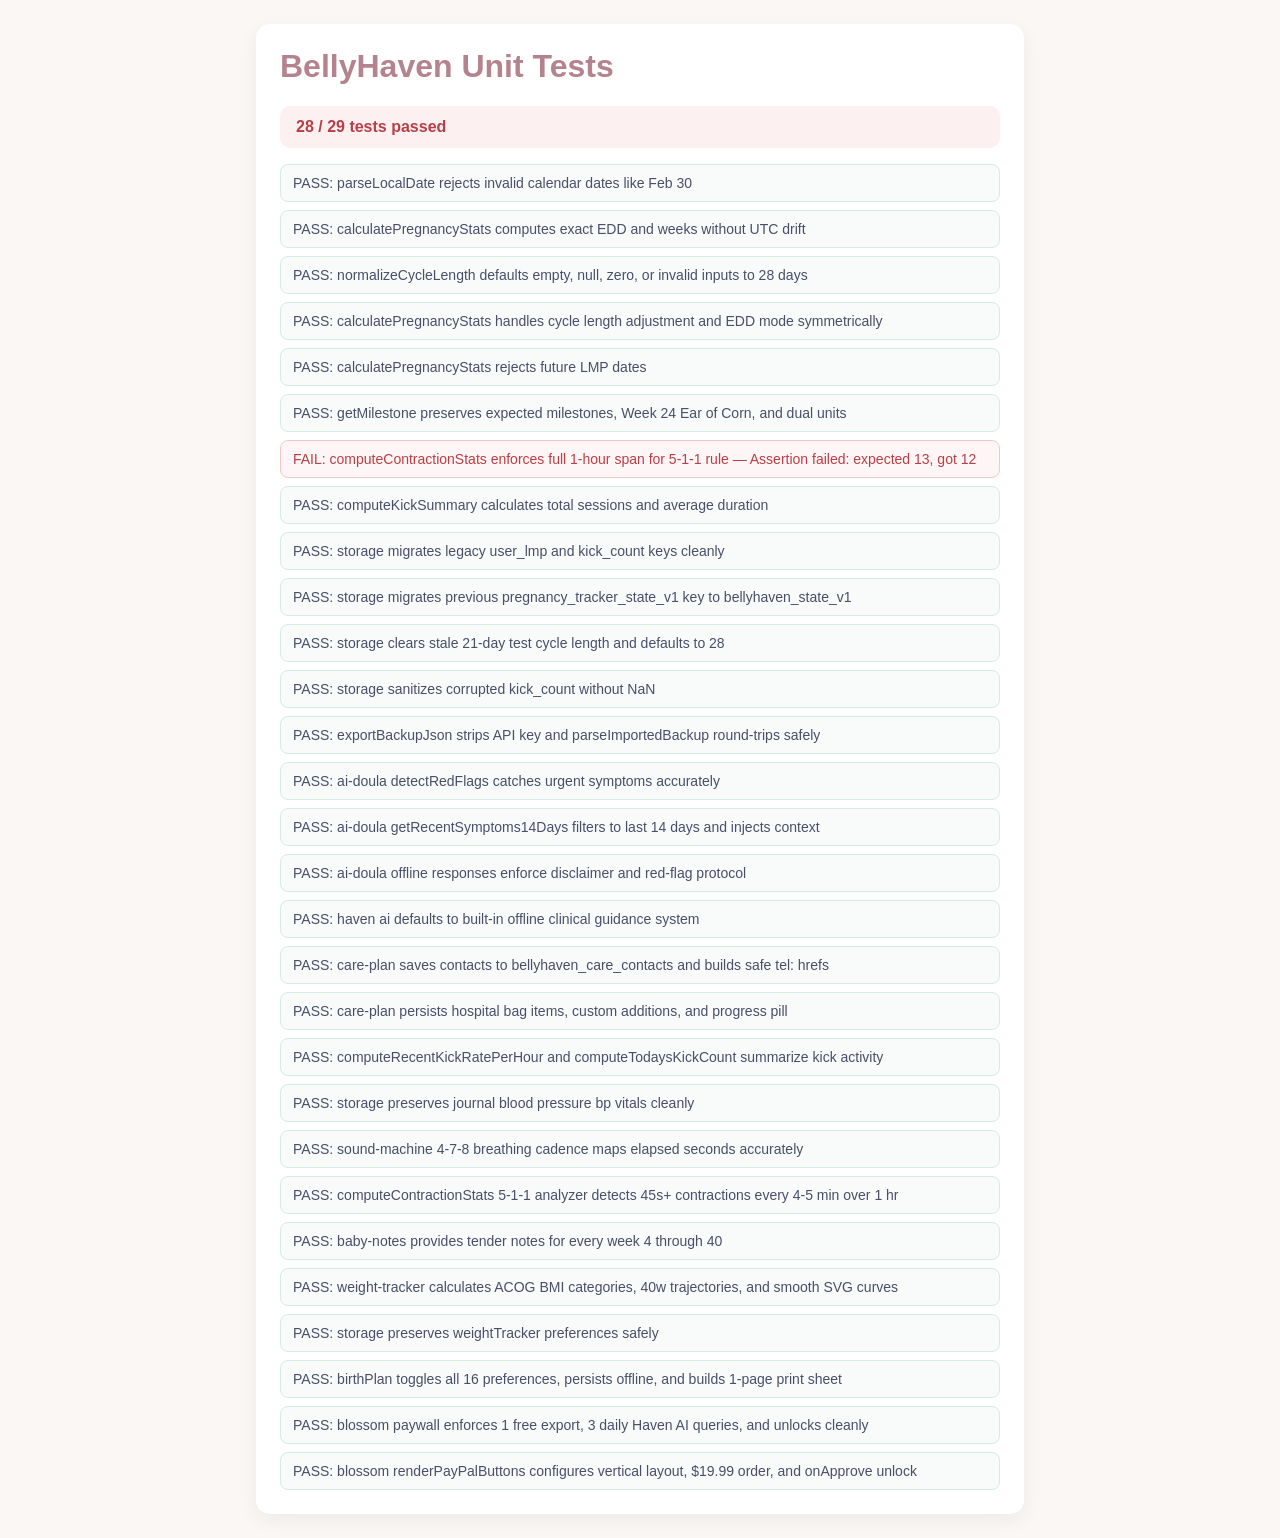
==== tests/test-runner.html @ 57a9c50d "Complete BellyHaven production deployment with assets and scripts" ====
<!DOCTYPE html>
<html lang="en">
<head>
  <meta charset="UTF-8">
  <meta name="viewport" content="width=device-width, initial-scale=1.0">
  <title>BellyHaven — Unit Tests</title>
  <style>
    body {
      font-family: -apple-system, BlinkMacSystemFont, "Segoe UI", Roboto, sans-serif;
      background: #faf7f5;
      color: #4a4e69;
      margin: 0;
      padding: 24px;
    }
    .container {
      max-width: 720px;
      margin: 0 auto;
      background: #fff;
      border-radius: 14px;
      padding: 24px;
      box-shadow: 0 6px 20px rgba(0, 0, 0, 0.06);
    }
    h1 {
      margin-top: 0;
      color: #b5838d;
    }
    .summary {
      padding: 12px 16px;
      border-radius: 10px;
      font-weight: 700;
      margin-bottom: 16px;
    }
    .summary.pass { background: #eef6f2; color: #366654; }
    .summary.fail { background: #fdf0f1; color: #b83f45; }
    ul {
      list-style: none;
      padding: 0;
      margin: 0;
      display: flex;
      flex-direction: column;
      gap: 8px;
    }
    li {
      padding: 10px 12px;
      border-radius: 8px;
      font-size: 14px;
      border: 1px solid #eee;
    }
    li.pass { background: #f8fbf9; border-color: #d6ebe1; }
    li.fail { background: #fef5f6; border-color: #f3c8cb; color: #b83f45; }
  </style>
</head>
<body>
  <div class="container">
    <h1>BellyHaven Unit Tests</h1>
    <div id="summary" class="summary">Running tests...</div>
    <ul id="results"></ul>
  </div>

  <script src="../js/calculations.js"></script>
  <script src="../js/storage.js"></script>
  <script src="../js/ai-doula.js"></script>
  <script src="../js/care-plan.js"></script>
  <script src="../js/sound-machine.js"></script>
  <script src="../js/baby-notes.js"></script>
  <script src="../js/weight-tracker.js"></script>
  <script src="../js/birth-plan.js"></script>
  <script src="../js/blossom-paywall.js"></script>
  <script>
    (function (calc, store, doula, carePlan, soundMod, babyNotesMod, weightMod, birthPlanMod, blossomMod) {
      'use strict';

      const tests = [];
      function test(name, fn) {
        tests.push({ name, fn });
      }

      function assertEqual(actual, expected, msg) {
        if (actual !== expected) {
          throw new Error(`${msg || 'Assertion failed'}: expected ${JSON.stringify(expected)}, got ${JSON.stringify(actual)}`);
        }
      }

      function assertTrue(condition, msg) {
        if (!condition) {
          throw new Error(msg || 'Expected condition to be true');
        }
      }

      function createMemoryStorage(initial) {
        const data = Object.assign({}, initial || {});
        return {
          getItem: (k) => (Object.prototype.hasOwnProperty.call(data, k) ? data[k] : null),
          setItem: (k, v) => { data[k] = String(v); },
          removeItem: (k) => { delete data[k]; }
        };
      }

      test('parseLocalDate rejects invalid calendar dates like Feb 30', () => {
        assertEqual(calc.parseLocalDate('2026-02-30'), null);
        assertEqual(calc.parseLocalDate('not-a-date'), null);
        const d = calc.parseLocalDate('2026-03-15');
        assertTrue(d instanceof Date);
        assertEqual(d.getFullYear(), 2026);
        assertEqual(d.getMonth(), 2);
        assertEqual(d.getDate(), 15);
      });

      test('calculatePregnancyStats computes exact EDD and weeks without UTC drift', () => {
        const ref = calc.parseLocalDate('2026-06-01');
        const stats = calc.calculatePregnancyStats({
          mode: 'lmp',
          dateStr: '2026-03-01',
          cycleLength: 28,
          referenceDate: ref
        });
        assertTrue(stats.valid);
        assertEqual(stats.eddIso, '2026-12-06');
        assertEqual(stats.gestationDays, 92);
        assertEqual(stats.stageLabel, '13w 1d');
        assertEqual(stats.trimester.number, 1);
      });

      test('normalizeCycleLength defaults empty, null, zero, or invalid inputs to 28 days', () => {
        assertEqual(calc.DEFAULT_CYCLE_LENGTH, 28);
        assertEqual(calc.MIN_CYCLE_LENGTH, 20);
        assertEqual(calc.MAX_CYCLE_LENGTH, 45);
        assertEqual(calc.normalizeCycleLength(''), 28);
        assertEqual(calc.normalizeCycleLength(null), 28);
        assertEqual(calc.normalizeCycleLength(undefined), 28);
        assertEqual(calc.normalizeCycleLength(0), 28);
        assertEqual(calc.normalizeCycleLength('abc'), 28);
        assertEqual(calc.normalizeCycleLength(20), 20);
        assertEqual(calc.normalizeCycleLength(45), 45);
        assertEqual(calc.normalizeCycleLength(30), 30);
      });

      test('calculatePregnancyStats handles cycle length adjustment and EDD mode symmetrically', () => {
        const ref = calc.parseLocalDate('2026-08-01');
        const fromLmp = calc.calculatePregnancyStats({
          mode: 'lmp',
          dateStr: '2026-03-01',
          cycleLength: 32,
          referenceDate: ref
        });
        assertTrue(fromLmp.valid);
        assertEqual(fromLmp.eddIso, '2026-12-10');

        const fromEdd = calc.calculatePregnancyStats({
          mode: 'edd',
          dateStr: '2026-12-10',
          cycleLength: 32,
          referenceDate: ref
        });
        assertTrue(fromEdd.valid);
        assertEqual(fromEdd.lmpIso, '2026-03-01');
        assertEqual(fromEdd.stageLabel, fromLmp.stageLabel);
      });

      test('calculatePregnancyStats rejects future LMP dates', () => {
        const ref = calc.parseLocalDate('2026-06-01');
        const stats = calc.calculatePregnancyStats({
          mode: 'lmp',
          dateStr: '2026-06-15',
          referenceDate: ref
        });
        assertEqual(stats.valid, false);
      });

      test('getMilestone preserves expected milestones, Week 24 Ear of Corn, and dual units', () => {
        assertEqual(calc.getMilestone(2).name, 'Poppy Seed');
        assertEqual(calc.getMilestone(8).name, 'Raspberry');
        assertEqual(calc.getMilestone(12).name, 'Plum');
        assertEqual(calc.getMilestone(16).name, 'Avocado');
        assertEqual(calc.getMilestone(20).name, 'Banana');
        assertEqual(calc.getMilestone(24).name, 'Ear of Corn');
        assertEqual(calc.getMilestone(28).name, 'Eggplant');
        assertEqual(calc.getMilestone(32).name, 'Pineapple');
        assertEqual(calc.getMilestone(36).name, 'Papaya');
        assertEqual(calc.getMilestone(40).name, 'Watermelon');
        assertTrue(calc.getMilestone(24).length.includes('cm'));
        assertTrue(calc.getMilestone(24).length.includes('in'));
        assertTrue(calc.getMilestone(24).weight.includes('g'));
        assertTrue(calc.getMilestone(24).weight.includes('oz'));
        for (let w = 4; w <= 42; w++) {
          const ms = calc.getMilestone(w);
          assertTrue(typeof ms.imageUrl === 'string' && ms.imageUrl.startsWith('./icons/milestones/'));
        }
      });

      test('computeContractionStats enforces full 1-hour span for 5-1-1 rule', () => {
        const now = 1700000000000;
        const shortCluster = [];
        for (let i = 0; i < 9; i++) {
          const startMs = now - (8 - i) * 5 * 60 * 1000; // 40 min span
          shortCluster.push({ id: `s_${i}`, startMs, endMs: startMs + 65 * 1000, intensity: 'Moderate' });
        }
        assertEqual(calc.computeContractionStats(shortCluster, now + 2000).isFiveOneOnePattern, false);

        const fullHourCluster = [];
        for (let i = 0; i < 13; i++) {
          const startMs = now - (12 - i) * 5 * 60 * 1000; // 60 min span
          fullHourCluster.push({ id: `c_${i}`, startMs, endMs: startMs + 65 * 1000, intensity: 'Strong' });
        }
        const result = calc.computeContractionStats(fullHourCluster, now + 2000);
        assertEqual(result.lastHourCount, 13);
        assertEqual(result.avgDurationSec, 65);
        assertEqual(result.avgIntervalSec, 300);
        assertEqual(result.intensityCounts.Strong, 13);
        assertEqual(result.isFiveOneOnePattern, true);
      });

      test('computeKickSummary calculates total sessions and average duration', () => {
        const summary = calc.computeKickSummary([
          { count: 10, durationSec: 600 },
          { count: 10, durationSec: 900 }
        ]);
        assertEqual(summary.totalSessions, 2);
        assertEqual(summary.totalKicks, 20);
        assertEqual(summary.avgDurationSec, 750);
        assertEqual(summary.avgKicksPerSession, 10);
      });

      test('storage migrates legacy user_lmp and kick_count keys cleanly', () => {
        const mem = createMemoryStorage({
          user_lmp: '2026-04-10',
          kick_count: '14'
        });
        const loaded = store.loadState(mem);
        assertEqual(loaded.profile.dateStr, '2026-04-10');
        assertEqual(loaded.kicks.quickCount, 14);
      });

      test('storage migrates previous pregnancy_tracker_state_v1 key to bellyhaven_state_v1', () => {
        const mem = createMemoryStorage({
          pregnancy_tracker_state_v1: JSON.stringify({
            profile: { inputMode: 'lmp', dateStr: '2026-03-10', cycleLength: 28 },
            kicks: { quickCount: 7, sessions: [], activeSession: null }
          })
        });
        const loaded = store.loadState(mem);
        assertEqual(loaded.profile.dateStr, '2026-03-10');
        assertEqual(loaded.kicks.quickCount, 7);
        assertTrue(Boolean(mem.getItem('bellyhaven_state_v1')));
        assertEqual(mem.getItem('pregnancy_tracker_state_v1'), null);
      });

      test('storage clears stale 21-day test cycle length and defaults to 28', () => {
        const mem = createMemoryStorage({
          bellyhaven_cycle_length: '21',
          bellyhaven_state_v1: JSON.stringify({
            profile: { inputMode: 'lmp', dateStr: '2026-03-10', cycleLength: 21 }
          })
        });
        const loaded = store.loadState(mem);
        assertEqual(loaded.profile.cycleLength, 28);
        assertEqual(mem.getItem('bellyhaven_cycle_reset_v1'), '1');
      });

      test('storage sanitizes corrupted kick_count without NaN', () => {
        const mem = createMemoryStorage({
          user_lmp: '2026-04-10',
          kick_count: 'not-a-number'
        });
        const loaded = store.loadState(mem);
        assertEqual(loaded.kicks.quickCount, 0);
      });

      test('exportBackupJson strips API key and parseImportedBackup round-trips safely', () => {
        const state = store.createDefaultState();
        state.profile.dateStr = '2026-05-01';
        state.kicks.quickCount = 7;
        state.ai.apiKey = 'secret-test-key';
        state.ai.chatHistory.push({ id: 'm1', role: 'user', text: 'Hello', createdAtMs: 1000 });
        const json = store.exportBackupJson(state);
        const imported = store.parseImportedBackup(json);
        assertTrue(imported.ok);
        assertEqual(imported.state.profile.dateStr, '2026-05-01');
        assertEqual(imported.state.kicks.quickCount, 7);
        assertEqual(imported.state.ai.apiKey, '');
        assertEqual(imported.state.ai.chatHistory.length, 1);
      });

      test('ai-doula detectRedFlags catches urgent symptoms accurately', () => {
        assertTrue(doula.detectRedFlags('I am having heavy vaginal bleeding right now').isRedFlag);
        assertTrue(doula.detectRedFlags('Sudden facial swelling and blurred vision').isRedFlag);
        assertTrue(doula.detectRedFlags('Baby stopped moving since morning').isRedFlag);
        assertEqual(doula.detectRedFlags('What sleep position is best in 2nd trimester?').isRedFlag, false);
      });

      test('ai-doula getRecentSymptoms14Days filters to last 14 days and injects context', () => {
        const ref = calc.parseLocalDate('2026-06-20');
        const entries = [
          { dateStr: '2026-06-18', mood: 'Tired', symptoms: ['Fatigue', 'Heartburn'], note: 'Mild reflux' },
          { dateStr: '2026-06-01', mood: 'Calm', symptoms: ['Nausea'], note: 'Older than 14 days' }
        ];
        const recent = doula.getRecentSymptoms14Days(entries, ref);
        assertEqual(recent.entryCount, 1);
        assertTrue(recent.symptomsList.includes('Fatigue'));
        assertEqual(recent.symptomsList.includes('Nausea'), false);

        const stats = calc.calculatePregnancyStats({ mode: 'lmp', dateStr: '2026-03-01', referenceDate: ref });
        const state = store.createDefaultState();
        state.journal.entries = entries;
        const ctx = doula.buildContextData(state, stats, ref);
        const sysPrompt = doula.buildSystemPrompt(ctx);
        assertTrue(sysPrompt.includes('Haven AI'));
        assertTrue(sysPrompt.includes(stats.stageLabel));
        assertTrue(sysPrompt.includes('Fatigue'));
        assertTrue(sysPrompt.includes(doula.DISCLAIMER));
      });

      test('ai-doula offline responses enforce disclaimer and red-flag protocol', () => {
        const ref = calc.parseLocalDate('2026-06-20');
        const stats = calc.calculatePregnancyStats({ mode: 'lmp', dateStr: '2026-03-01', referenceDate: ref });
        const state = store.createDefaultState();
        state.journal.entries = [{ dateStr: '2026-06-18', symptoms: ['Backache'], note: '' }];
        const ctx = doula.buildContextData(state, stats, ref);

        const urgent = doula.generateOfflineDoulaResponse('I have heavy bleeding', ctx);
        assertEqual(urgent.isRedFlag, true);
        assertTrue(urgent.text.endsWith(doula.DISCLAIMER));

        const questions = doula.generateOfflineDoulaResponse('Generate 3 questions', ctx, { intent: 'doctor-questions' });
        assertEqual(questions.isRedFlag, false);
        assertTrue(questions.text.includes('Backache'));
        assertTrue(questions.text.endsWith(doula.DISCLAIMER));
      });

      test('haven ai defaults to built-in offline clinical guidance system', async () => {
        const defState = store.createDefaultState();
        assertEqual(defState.ai.provider, 'offline');
        const mem = createMemoryStorage();
        const loaded = store.loadState(mem);
        assertEqual(loaded.ai.provider, 'offline');

        const ref = calc.parseLocalDate('2026-06-20');
        const stats = calc.calculatePregnancyStats({ mode: 'lmp', dateStr: '2026-03-01', referenceDate: ref });
        const ctx = doula.buildContextData(defState, stats, ref);
        const res = await doula.fetchAIResponse('What sleep position is best in 2nd trimester?', ctx, {});
        assertTrue(Boolean(res && res.text));
        assertTrue(res.sourceLabel.includes('Offline'));
        assertTrue(res.text.endsWith(doula.DISCLAIMER));
      });

      test('care-plan saves contacts to bellyhaven_care_contacts and builds safe tel: hrefs', () => {
        const mem = createMemoryStorage();
        const saved = carePlan.saveCareContacts(
          {
            doctorName: 'Dr. Elena Gomez',
            clinicName: 'Mercy Pavilion',
            doctorPhone: '+1 (555) 019-9222',
            partnerName: 'Alex',
            partnerPhone: '555-0144'
          },
          mem
        );
        assertEqual(saved.doctorName, 'Dr. Elena Gomez');
        assertTrue(Boolean(mem.getItem('bellyhaven_care_contacts')));
        const loaded = carePlan.loadCareContacts(mem);
        assertEqual(loaded.clinicName, 'Mercy Pavilion');
        assertEqual(carePlan.buildTelHref(loaded.doctorPhone), 'tel:+15550199222');
        assertEqual(carePlan.buildTelHref('+'), '');
      });

      test('care-plan persists hospital bag items, custom additions, and progress pill', () => {
        const mem = createMemoryStorage();
        let bag = carePlan.loadHospitalBag(mem);
        assertEqual(bag.length, 19);
        assertEqual(carePlan.getHospitalBagProgress(bag).label, '0 of 19 packed');

        bag = carePlan.toggleHospitalBagItem(bag, 'doc-id-insurance');
        const addRes = carePlan.addCustomHospitalBagItem(bag, 'Perineal Ice Packs', 'mom');
        assertTrue(addRes.added);
        bag = carePlan.saveHospitalBag(addRes.items, mem);

        assertTrue(Boolean(mem.getItem('bellyhaven_hospital_bag')));
        const reloaded = carePlan.loadHospitalBag(mem);
        assertEqual(reloaded.length, 20);
        assertEqual(carePlan.getHospitalBagProgress(reloaded).label, '1 of 20 packed');
      });

      test('computeRecentKickRatePerHour and computeTodaysKickCount summarize kick activity', () => {
        const now = new Date(2026, 5, 20, 14, 0, 0);
        const sameDayMs = now.getTime();
        const prevDayMs = new Date(2026, 5, 19, 10, 0, 0).getTime();
        const sessions = Array.from({ length: 8 }, (_, idx) => ({
          startedAtMs: idx === 0 ? sameDayMs : prevDayMs,
          count: 10,
          durationSec: 1800
        }));
        const rate = calc.computeRecentKickRatePerHour(sessions, 7);
        assertEqual(rate.sessionCount, 7);
        assertEqual(rate.avgKicksPerHour, 20);

        const todaysKicks = calc.computeTodaysKickCount(
          { quickCount: 3, sessions, activeSession: { startedAtMs: sameDayMs, tapTimestampsMs: [1, 2] } },
          now
        );
        assertEqual(todaysKicks, 15);
      });

      test('storage preserves journal blood pressure bp vitals cleanly', () => {
        const clean = store.sanitizeState({
          profile: { inputMode: 'lmp', dateStr: '2026-03-01', cycleLength: 28 },
          journal: {
            entries: [{ dateStr: '2026-06-20', weight: '65 kg', bp: ' 118/76 mmHg ', note: '' }],
            appointments: []
          }
        });
        assertEqual(clean.journal.entries[0].bp, '118/76 mmHg');
      });

      test('sound-machine 4-7-8 breathing cadence maps elapsed seconds accurately', () => {
        const inhale = soundMod.getBreathingPhaseForElapsedSec(2);
        const hold = soundMod.getBreathingPhaseForElapsedSec(7);
        const exhale = soundMod.getBreathingPhaseForElapsedSec(15);
        assertEqual(inhale.phase, 'inhale');
        assertEqual(hold.phase, 'hold');
        assertEqual(exhale.phase, 'exhale');
        assertEqual(soundMod.formatTimerRemaining(900), '15:00');
      });

      test('computeContractionStats 5-1-1 analyzer detects 45s+ contractions every 4-5 min over 1 hr', () => {
        const now = 1700000000000;
        const cluster = [];
        for (let i = 0; i < 15; i++) {
          const startMs = now - (14 - i) * 4.5 * 60 * 1000; // ~63 min span, 4.5 min apart
          cluster.push({ id: `f_${i}`, startMs, endMs: startMs + 48 * 1000, intensity: 'Moderate' });
        }
        const res = calc.computeContractionStats(cluster, now + 2000);
        assertEqual(res.isFiveOneOnePattern, true);
        assertEqual(res.fiveOneOne.analyzerPhase, 'matched');
      });

      test('baby-notes provides tender notes for every week 4 through 40', () => {
        for (let w = 4; w <= 40; w++) {
          const n = babyNotesMod.getBabyNote(w);
          assertEqual(n.week, w);
          assertTrue(typeof n.message === 'string' && n.message.length > 40);
          assertTrue(typeof n.signOff === 'string' && n.signOff.includes('Baby'));
        }
      });

      test('weight-tracker calculates ACOG BMI categories, 40w trajectories, and smooth SVG curves', () => {
        const uw = weightMod.computeBaselineBmi(46, 165);
        const nm = weightMod.computeBaselineBmi(60, 165);
        const ow = weightMod.computeBaselineBmi(75, 165);
        assertEqual(uw.categoryLabel, 'Underweight');
        assertEqual(nm.categoryLabel, 'Normal');
        assertEqual(ow.categoryLabel, 'Overweight');

        const w40 = weightMod.getRecommendedGainAtWeekKg(40, 'normal');
        assertEqual(w40.minGainKg, 11.5);
        assertEqual(w40.maxGainKg, 16.0);

        const parsedLbs = weightMod.parseJournalWeightKg('140 lbs');
        assertTrue(parsedLbs > 63 && parsedLbs < 64);

        const model = weightMod.computeWeightChartModel({
          unit: 'kg',
          preWeightKg: 60,
          heightCm: 165,
          currentWeek: 24,
          lmpDate: calc.parseLocalDate('2026-01-01'),
          calc,
          journalEntries: [
            { dateStr: '2026-03-12', weight: '61.5 kg' },
            { dateStr: '2026-04-23', weight: '63.8 kg' },
            { dateStr: '2026-06-18', weight: '67.2 kg' }
          ]
        });
        assertEqual(model.userCoords.length, 3);
        assertTrue(model.userPathD.startsWith('M ') && model.userPathD.includes(' C '));
      });

      test('storage preserves weightTracker preferences safely', () => {
        const sanitized = store.sanitizeState({
          weightTracker: { unit: 'lbs', preWeightKg: 61.5, heightCm: 166 }
        });
        assertEqual(sanitized.weightTracker.unit, 'lbs');
        assertEqual(sanitized.weightTracker.preWeightKg, 61.5);
        assertEqual(sanitized.weightTracker.heightCm, 166);
      });

      test('birthPlan toggles all 16 preferences, persists offline, and builds 1-page print sheet', () => {
        birthPlanMod.clearBirthPlanStorage();
        assertEqual(birthPlanMod.BIRTH_PLAN_CATEGORIES.length, 4);
        const totalOptions = birthPlanMod.BIRTH_PLAN_CATEGORIES.reduce(
          (sum, cat) => sum + cat.options.length,
          0
        );
        assertEqual(totalOptions, 16);

        let plan = birthPlanMod.createDefaultBirthPlan();
        plan = birthPlanMod.togglePreference(plan, 'dim-lighting');
        plan = birthPlanMod.togglePreference(plan, 'delayed-cord');
        plan.specialNotes = 'Lavender diffuser if permitted\nCall doula on admission';
        birthPlanMod.saveBirthPlan(plan);

        const reloaded = birthPlanMod.loadBirthPlan();
        assertEqual(birthPlanMod.countSelectedPreferences(reloaded), 2);
        assertTrue(reloaded.specialNotes.includes('Call doula'));

        const frag = birthPlanMod.buildBirthPlanPrintFragment({
          birthPlan: reloaded,
          stats: calc.calculatePregnancyStats({ mode: 'lmp', dateStr: '2026-01-01', cycleLength: 28 }),
          careContacts: {
            doctorName: 'Dr. Rivera',
            clinicName: 'Mercy Women Center',
            doctorPhone: '555-0140',
            partnerName: 'Alex',
            partnerPhone: '555-0188'
          }
        });
        const holder = document.createElement('div');
        holder.appendChild(frag);
        const text = holder.textContent || '';
        assertTrue(text.includes('BellyHaven Maternal Birth Preferences'));
        assertTrue(text.includes('Dim / Soft Lighting'));
        assertTrue(text.includes('Delayed Cord Clamping'));
        assertTrue(text.includes('Mercy Women Center'));
        assertTrue(text.includes('Attending Labor & Delivery Staff'));
        birthPlanMod.clearBirthPlanStorage();
      });

      test('blossom paywall enforces 1 free export, 3 daily Haven AI queries, and unlocks cleanly', () => {
        blossomMod.clearBlossomTestingState();
        assertEqual(blossomMod.isUnlocked(), false);

        // 1st export preview allowed, 2nd triggers paywall
        assertTrue(blossomMod.consumeExportGate().allowed);
        assertEqual(blossomMod.consumeExportGate().allowed, false);

        // 3 Haven AI queries/day allowed, 4th triggers paywall
        assertTrue(blossomMod.consumeAiQueryGate('2026-11-11').allowed);
        assertTrue(blossomMod.consumeAiQueryGate('2026-11-11').allowed);
        assertTrue(blossomMod.consumeAiQueryGate('2026-11-11').allowed);
        assertEqual(blossomMod.consumeAiQueryGate('2026-11-11').allowed, false);

        // Next calendar day resets daily allowance
        assertTrue(blossomMod.consumeAiQueryGate('2026-11-12').allowed);

        // Dual tier plans & PayPal purchase capture unlock
        assertEqual(blossomMod.getPlan('monthly').amount, '4.99');
        assertEqual(blossomMod.getPlan('monthly').checkoutLabel, 'Monthly Flexibility — $4.99 USD / Month');
        assertEqual(blossomMod.getPlan('onetime').amount, '19.99');
        assertEqual(blossomMod.getPlan('onetime').strikeDisplay, '$47.99');
        assertEqual(blossomMod.getPlan('onetime').badge, 'Save ~58% • Most Popular');
        assertEqual(blossomMod.getPlan('onetime').checkoutLabel, 'Full Journey Pass — $19.99 USD One-Time');

        const onetimePayload = blossomMod.buildOrderPayload('onetime');
        assertEqual(onetimePayload.purchase_units[0].description, 'BellyHaven Blossom Full Journey Pass');
        assertEqual(onetimePayload.purchase_units[0].amount.currency_code, 'USD');
        assertEqual(onetimePayload.purchase_units[0].amount.value, '19.99');

        const monthlyPayload = blossomMod.buildOrderPayload('monthly');
        assertEqual(monthlyPayload.purchase_units[0].amount.value, '4.99');

        assertTrue(blossomMod.PAYPAL_CONFIG.clientId !== 'YOUR_PAYPAL_CLIENT_ID');
        assertEqual(blossomMod.PAYPAL_CONFIG.clientId.length, 80);
        const sdkUrl = blossomMod.buildPayPalSdkUrl();
        assertTrue(sdkUrl.includes(`client-id=${blossomMod.PAYPAL_CONFIG.clientId}`));
        assertTrue(sdkUrl.includes('currency=USD'));
        assertTrue(sdkUrl.includes('&components=buttons,applepay,googlepay&enable-funding=card,venmo,paylater'));

        blossomMod.recordPurchaseUnlock({ id: 'ORDER-TEST-99' }, 'onetime');
        assertTrue(blossomMod.isUnlocked());
        assertTrue(blossomMod.consumeExportGate().allowed);
        assertTrue(blossomMod.consumeAiQueryGate('2026-11-11').allowed);

        // Developer unlock + reset helpers clear both keys and reset isBlossomUnlocked()
        blossomMod.clearBlossomTestingState();
        assertEqual(blossomMod.isBlossomUnlocked(), false);
        assertEqual(window.isBlossomUnlocked(), false);
        assertEqual(typeof window.__unlockBellyHaven, 'function');
        assertEqual(typeof window.__resetBellyHaven, 'function');
        window.__unlockBellyHaven({ reload: false });
        assertEqual(localStorage.getItem('bellyhaven_blossom_unlocked'), 'true');
        assertTrue(blossomMod.isBlossomUnlocked());
        assertTrue(window.isBlossomUnlocked());
        assertTrue(blossomMod.consumeExportGate().allowed);
        assertTrue(blossomMod.consumeAiQueryGate('2026-11-11').allowed);

        localStorage.setItem('bellyhaven_free_pdf_used', 'true');
        window.__resetBellyHaven({ reload: false });
        assertEqual(localStorage.getItem('bellyhaven_blossom_unlocked'), null);
        assertEqual(localStorage.getItem('bellyhaven_free_pdf_used'), null);
        assertEqual(localStorage.getItem('bellyhaven_free_export_used'), null);
        assertEqual(blossomMod.isBlossomUnlocked(), false);
        assertEqual(window.isBlossomUnlocked(), false);
        blossomMod.clearBlossomTestingState();
      });

      test('blossom renderPayPalButtons configures vertical layout, $19.99 order, and onApprove unlock', async () => {
        blossomMod.clearBlossomTestingState();
        const ppHost = document.createElement('div');
        const statusEl = document.createElement('p');
        let capturedStyle = null;
        let capturedOrder = null;
        let approvedReceipt = null;
        const prevPaypal = window.paypal;
        window.paypal = {
          Buttons: (cfg) => ({
            render: async (el) => {
              capturedStyle = cfg.style;
              capturedOrder = cfg.createOrder(null, {
                order: { create: (payload) => payload }
              });
              const fakeBtn = document.createElement('button');
              fakeBtn.type = 'button';
              fakeBtn.textContent = 'PayPal Checkout Mock';
              el.appendChild(fakeBtn);
              await cfg.onApprove(
                { orderID: 'MOCK-ORDER-1999' },
                { order: { capture: async () => ({ id: 'CAP-1999' }) } }
              );
            }
          })
        };
        try {
          const res = await blossomMod.renderPayPalButtons({
            container: ppHost,
            statusEl,
            getSelectedPlanId: () => 'onetime',
            onSuccess: (receipt) => {
              approvedReceipt = receipt;
            }
          });
          assertEqual(res.status, 'rendered');
          assertEqual(capturedStyle.layout, 'vertical');
          assertEqual(capturedOrder.purchase_units[0].amount.currency_code, 'USD');
          assertEqual(capturedOrder.purchase_units[0].amount.value, '19.99');
          assertEqual(ppHost.querySelectorAll('button').length, 1);
          assertEqual(localStorage.getItem('bellyhaven_blossom_unlocked'), 'true');
          assertTrue(blossomMod.isBlossomUnlocked());
          assertTrue(Boolean(approvedReceipt && approvedReceipt.orderId));
        } finally {
          window.paypal = prevPaypal;
          blossomMod.clearBlossomTestingState();
        }
      });

      const resultsList = document.getElementById('results');
      const summaryEl = document.getElementById('summary');

      (async () => {
        let passed = 0;
        for (const t of tests) {
          const li = document.createElement('li');
          try {
            await t.fn();
            passed++;
            li.className = 'pass';
            li.textContent = `PASS: ${t.name}`;
          } catch (err) {
            li.className = 'fail';
            li.textContent = `FAIL: ${t.name} — ${err.message}`;
          }
          resultsList.appendChild(li);
        }

        summaryEl.textContent = `${passed} / ${tests.length} tests passed`;
        summaryEl.className = `summary ${passed === tests.length ? 'pass' : 'fail'}`;
      })();
    })(
      window.PregnancyCalc,
      window.PregnancyStorage,
      window.PregnancyDoula,
      window.BellyHavenCarePlan,
      window.BellyHavenSoundMachine,
      window.BellyHavenBabyNotes,
      window.BellyHavenWeightTracker,
      window.BellyHavenBirthPlan,
      window.BellyHavenBlossom
    );
  </script>
</body>
</html>
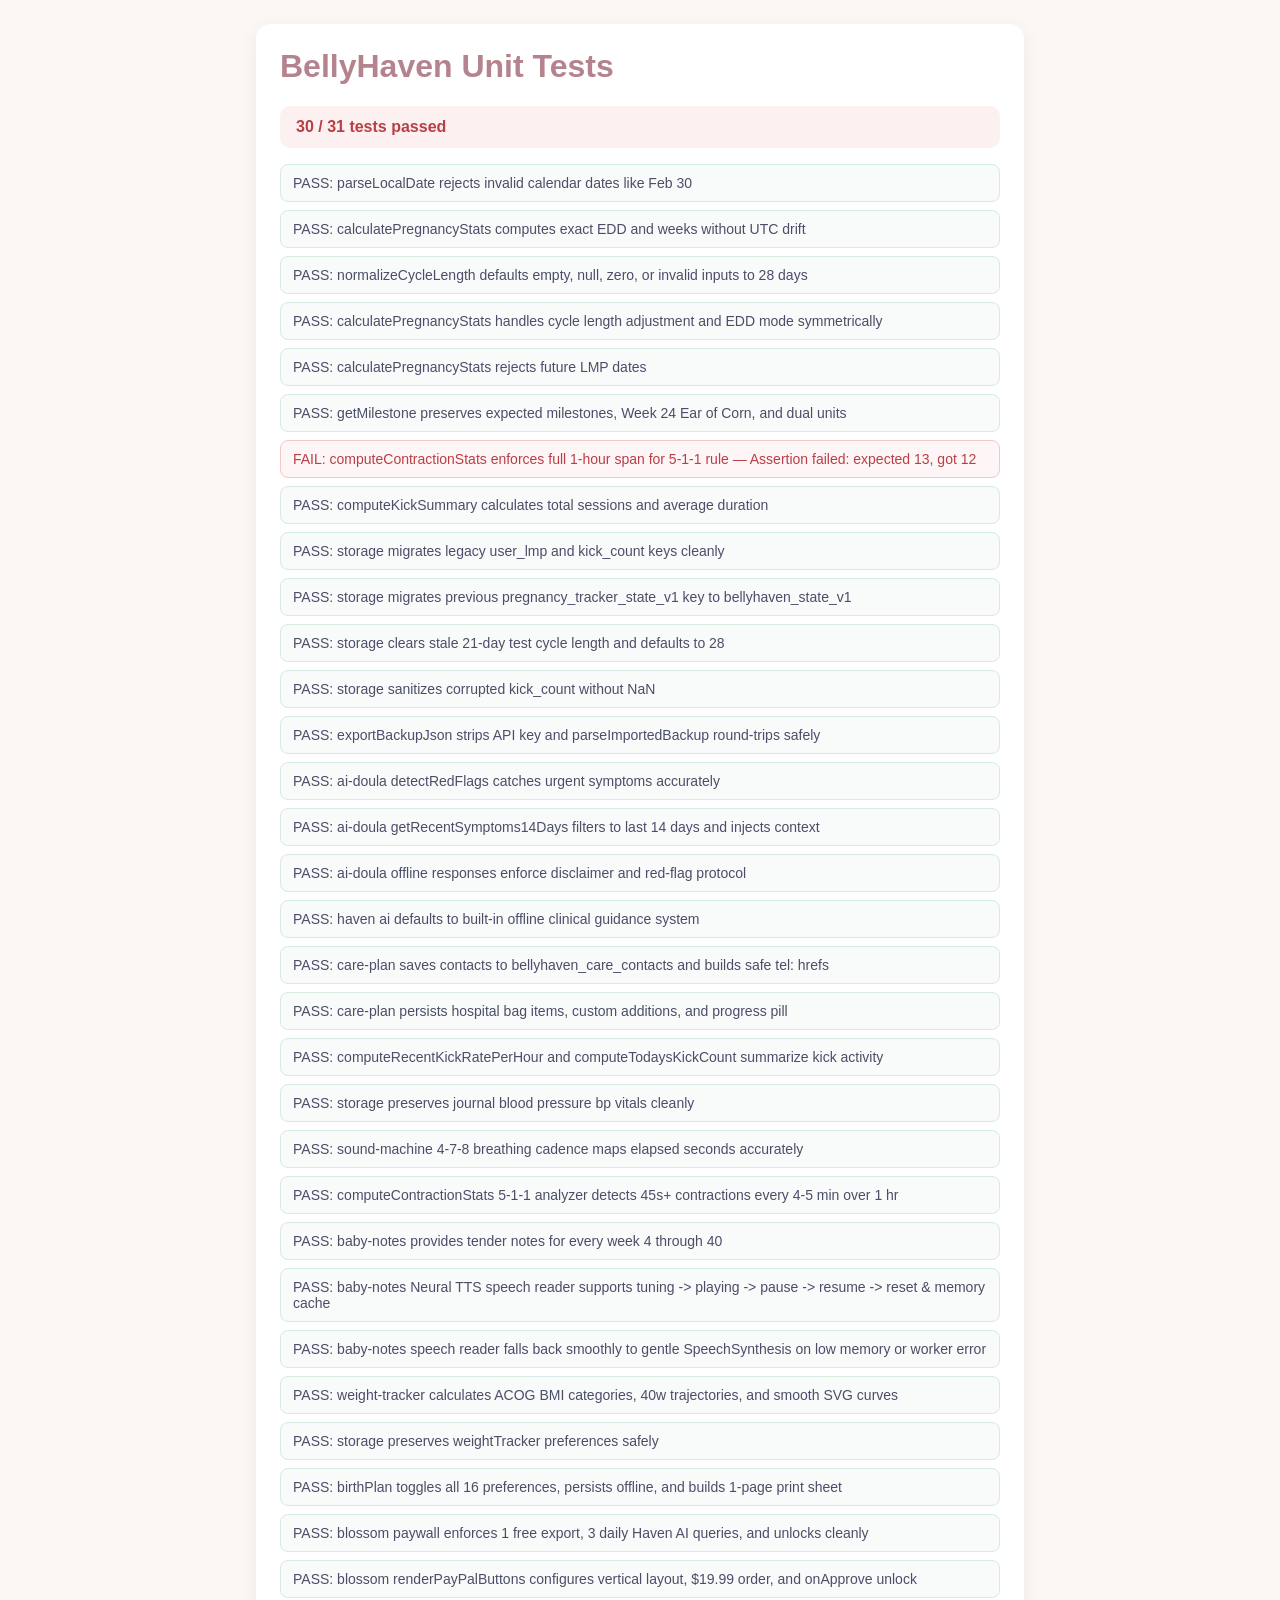
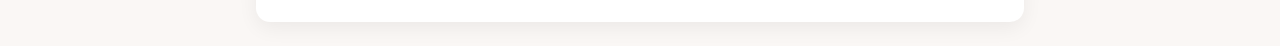
==== commit 5fdedc04: "Add client-side Piper WASM neural TTS for A Note from Baby" ====
--- a/tests/test-runner.html
+++ b/tests/test-runner.html
@@ -442,6 +442,133 @@
         }
       });
 
+      test('baby-notes Neural TTS speech reader supports tuning -> playing -> pause -> resume -> reset & memory cache', async () => {
+        const events = [];
+        let workerCalls = 0;
+        let audioInstance = null;
+
+        const fakeWorkerFactory = () => ({
+          postMessage(msg) {
+            if (msg.type !== 'synthesize') return;
+            workerCalls++;
+            const wav = new ArrayBuffer(44);
+            setTimeout(() => {
+              this.onmessage({
+                data: { id: msg.id, ok: true, wavBuffer: wav, sampleRate: 22050, cached: false }
+              });
+            }, 15);
+          },
+          terminate() {}
+        });
+
+        const fakeAudioFactory = () => {
+          audioInstance = {
+            paused: true,
+            play() {
+              this.paused = false;
+              return Promise.resolve();
+            },
+            pause() {
+              this.paused = true;
+            }
+          };
+          return audioInstance;
+        };
+
+        const reader = babyNotesMod.createSpeechReader({
+          workerFactory: fakeWorkerFactory,
+          audioFactory: fakeAudioFactory,
+          synth: null,
+          UtteranceCtor: null
+        });
+
+        assertEqual(reader.isSupported(), true);
+        const note = babyNotesMod.getBabyNote(16);
+
+        await new Promise((resolve) => {
+          reader.speak(note, {
+            onLoading: () => events.push('loading:' + reader.getState()),
+            onStart: () => {
+              events.push('playing:' + reader.getState());
+              const pausedOk = reader.pause();
+              assertEqual(pausedOk, true);
+              events.push('paused:' + reader.getState());
+              const resumedOk = reader.resume();
+              assertEqual(resumedOk, true);
+              events.push('resumed:' + reader.getState());
+              audioInstance.onended();
+            },
+            onEnd: () => {
+              events.push('ended:' + reader.getState());
+              resolve();
+            }
+          });
+        });
+
+        assertEqual(workerCalls, 1);
+        assertEqual(events.join('|'), 'loading:loading|playing:playing|paused:paused|resumed:playing|ended:idle');
+
+        // Replaying the same note should reuse the in-memory WAV cache without invoking worker again
+        await new Promise((resolve) => {
+          reader.speak(note, {
+            onStart: () => audioInstance.onended(),
+            onEnd: () => resolve()
+          });
+        });
+        assertEqual(workerCalls, 1);
+      });
+
+      test('baby-notes speech reader falls back smoothly to gentle SpeechSynthesis on low memory or worker error', async () => {
+        let spokenUtterance = null;
+        let fallbackTriggered = false;
+        let ended = false;
+
+        function FakeUtterance(text) {
+          this.text = text;
+        }
+        const fakeSynth = {
+          getVoices: () => [{ name: 'Samantha Natural', lang: 'en-US' }],
+          cancel() {},
+          speak(u) {
+            spokenUtterance = u;
+            setTimeout(() => {
+              if (typeof u.onend === 'function') u.onend();
+            }, 10);
+          }
+        };
+
+        const failingWorkerFactory = () => ({
+          postMessage(msg) {
+            if (msg.type === 'synthesize') {
+              setTimeout(() => {
+                this.onmessage({ data: { id: msg.id, ok: false, error: 'Model load failed' } });
+              }, 10);
+            }
+          },
+          terminate() {}
+        });
+
+        const reader = babyNotesMod.createSpeechReader({
+          workerFactory: failingWorkerFactory,
+          synth: fakeSynth,
+          UtteranceCtor: FakeUtterance
+        });
+
+        await new Promise((resolve) => {
+          reader.speak(babyNotesMod.getBabyNote(20), {
+            onFallback: () => { fallbackTriggered = true; },
+            onEnd: () => { ended = true; resolve(); }
+          });
+        });
+
+        assertEqual(fallbackTriggered, true);
+        assertEqual(ended, true);
+        assertTrue(Boolean(spokenUtterance));
+        assertEqual(spokenUtterance.rate, 0.88);
+        assertEqual(spokenUtterance.pitch, 1.06);
+        assertEqual(spokenUtterance.voice.name, 'Samantha Natural');
+      });
+
       test('weight-tracker calculates ACOG BMI categories, 40w trajectories, and smooth SVG curves', () => {
         const uw = weightMod.computeBaselineBmi(46, 165);
         const nm = weightMod.computeBaselineBmi(60, 165);
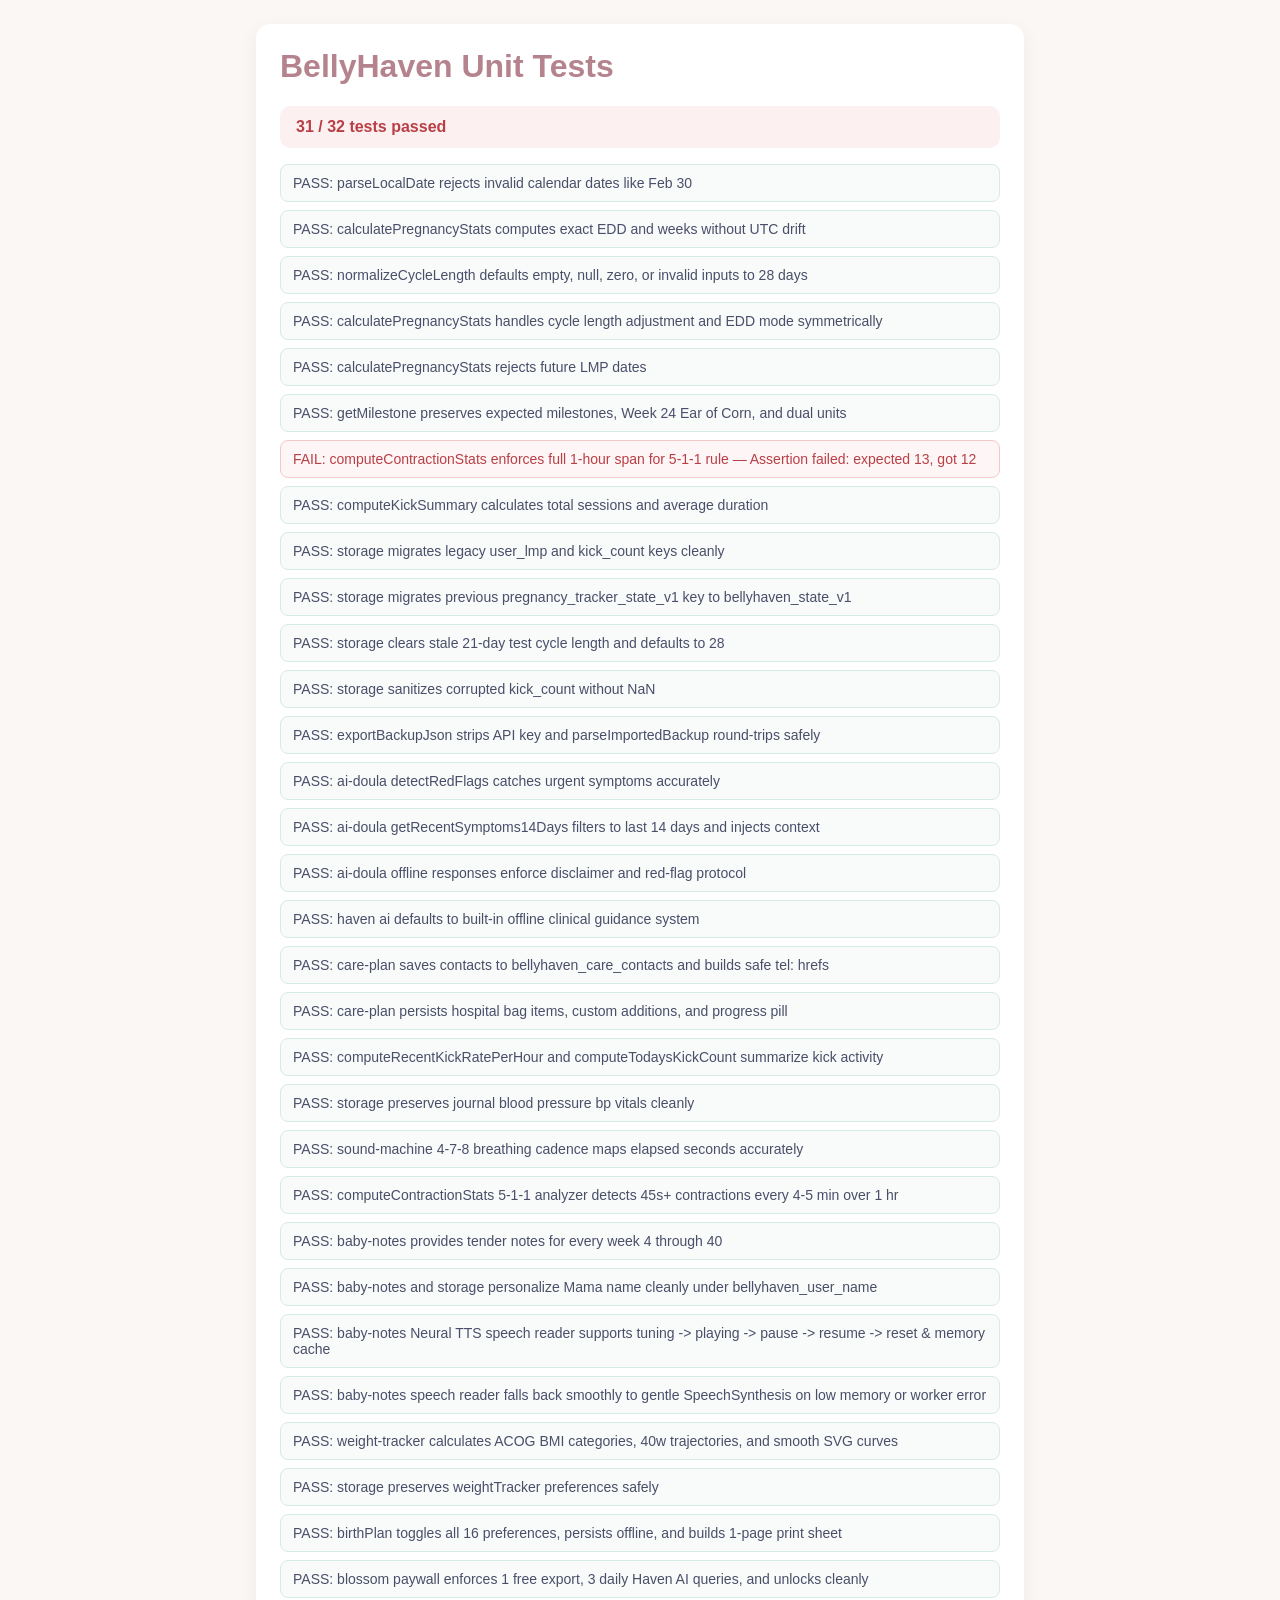
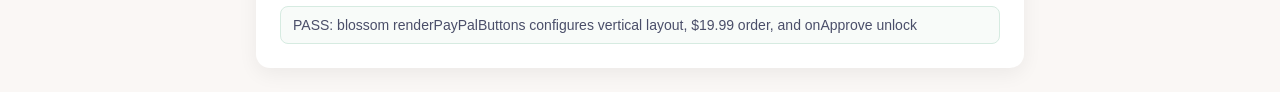
==== commit ab936fa4: "Add localStorage user name inputs and time-aware greetings" ====
--- a/tests/test-runner.html
+++ b/tests/test-runner.html
@@ -442,6 +442,28 @@
         }
       });
 
+      test('baby-notes and storage personalize Mama name cleanly under bellyhaven_user_name', () => {
+        assertEqual(store.USER_NAME_KEY, 'bellyhaven_user_name');
+        const memStore = new Map();
+        const mockStorage = {
+          getItem: (k) => (memStore.has(k) ? memStore.get(k) : null),
+          setItem: (k, v) => memStore.set(k, String(v)),
+          removeItem: (k) => memStore.delete(k)
+        };
+        assertEqual(store.saveUserName('  Karen   Marie  ', mockStorage), 'Karen Marie');
+        assertEqual(mockStorage.getItem('bellyhaven_user_name'), 'Karen Marie');
+        assertEqual(store.loadUserName(mockStorage), 'Karen Marie');
+
+        const w4 = babyNotesMod.getBabyNote(4, 'Karen');
+        assertEqual(w4.title, 'Hello, Mama Karen');
+        const w16 = babyNotesMod.getBabyNote(16, 'Karen');
+        assertTrue(w16.title.startsWith('Hello, Mama Karen'));
+
+        store.clearUserName(mockStorage);
+        assertEqual(store.loadUserName(mockStorage), '');
+        assertEqual(babyNotesMod.getBabyNote(4, '').title, 'Hello, Mama');
+      });
+
       test('baby-notes Neural TTS speech reader supports tuning -> playing -> pause -> resume -> reset & memory cache', async () => {
         const events = [];
         let workerCalls = 0;
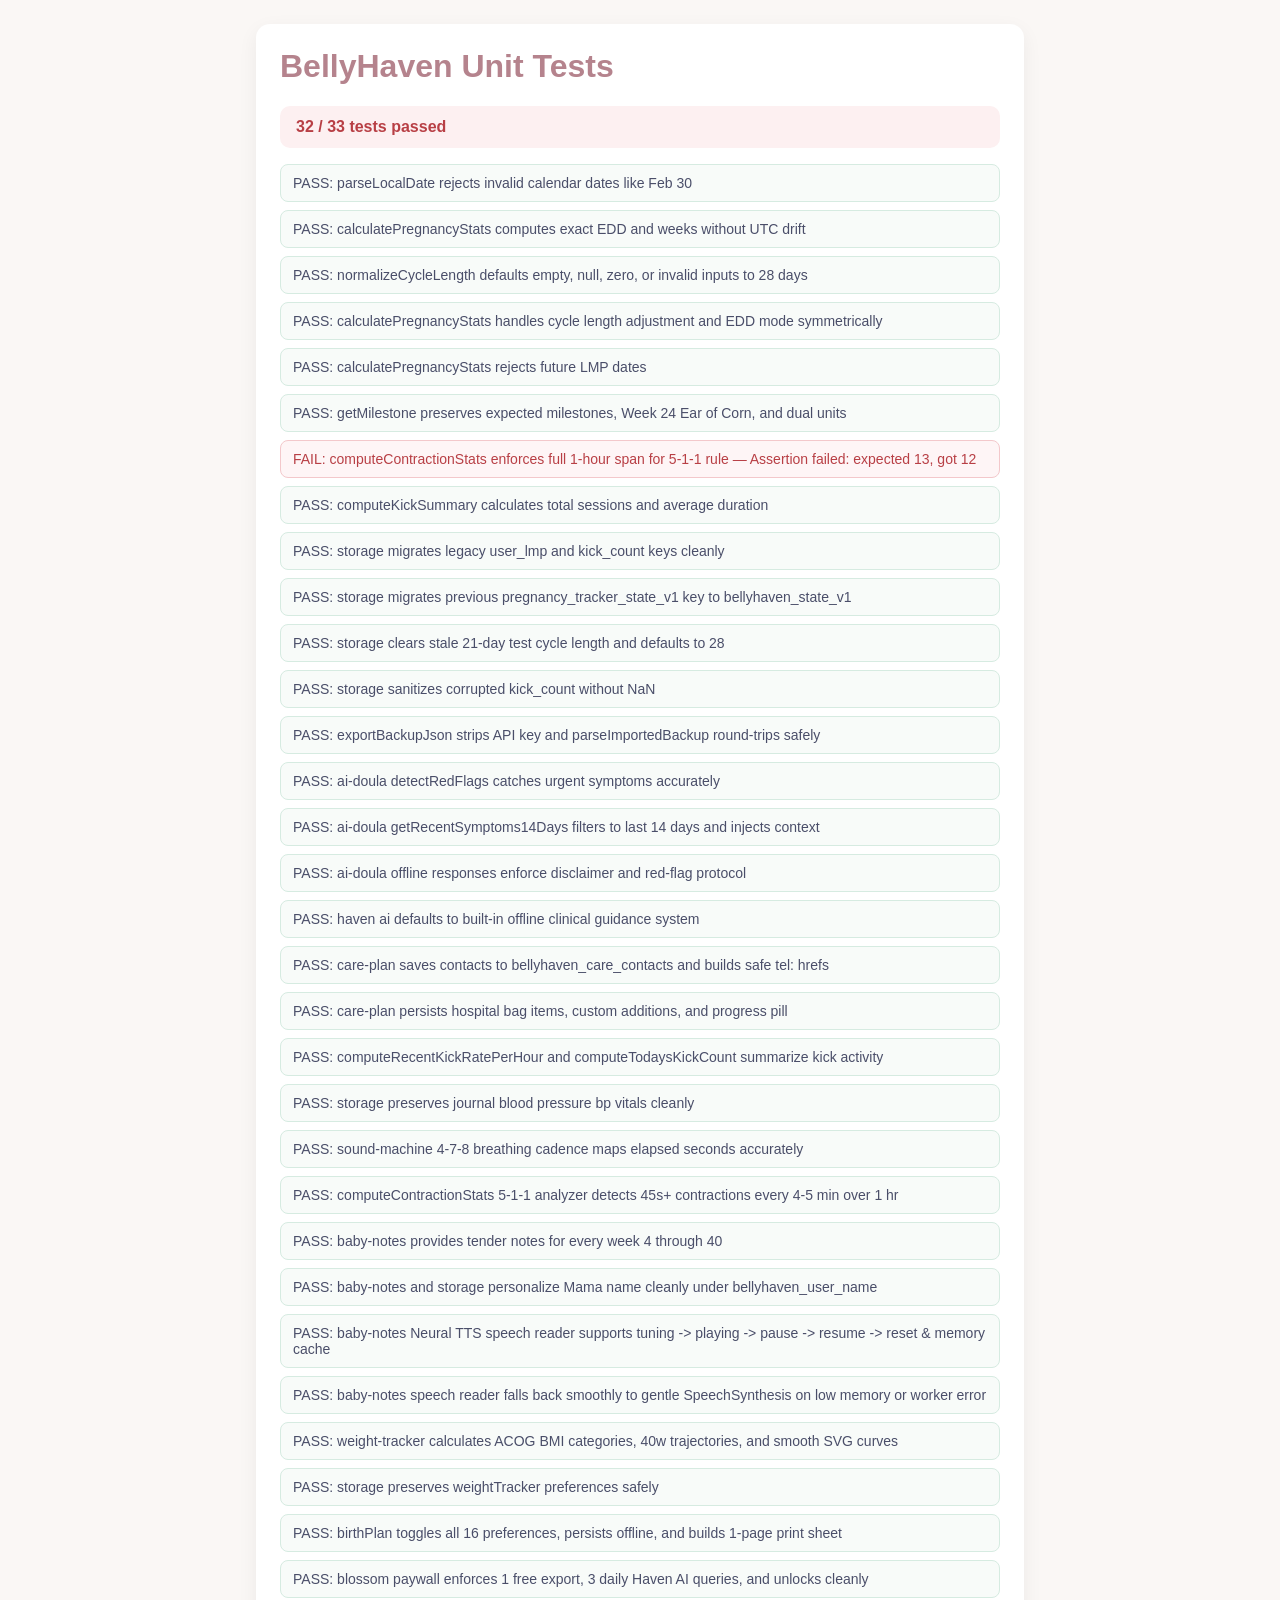
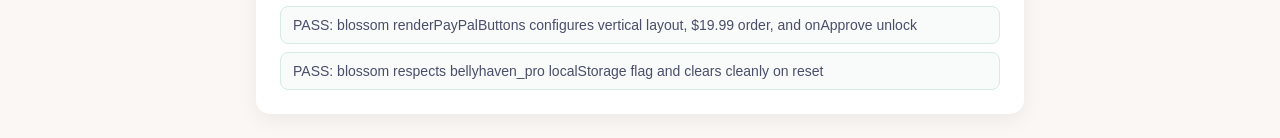
==== commit b0a10c8b: "Add Blossom PRO freemium gating for week archive and kick history" ====
--- a/tests/test-runner.html
+++ b/tests/test-runner.html
@@ -790,6 +790,30 @@
         }
       });
 
+      test('blossom respects bellyhaven_pro localStorage flag and clears cleanly on reset', () => {
+        blossomMod.clearBlossomTestingState();
+        assertEqual(blossomMod.PRO_KEY, 'bellyhaven_pro');
+        assertEqual(blossomMod.isBlossomPro(), false);
+        assertEqual(window.isBlossomPro(), false);
+
+        localStorage.setItem('bellyhaven_pro', 'true');
+        assertEqual(blossomMod.isBlossomPro(), true);
+        assertEqual(blossomMod.isBlossomUnlocked(), true);
+        assertEqual(window.isBlossomPro(), true);
+
+        localStorage.setItem('bellyhaven_pro', 'false');
+        assertEqual(blossomMod.isBlossomPro(), false);
+
+        blossomMod.recordPurchaseUnlock({ id: 'PRO-ORDER-1' }, 'onetime');
+        assertEqual(localStorage.getItem('bellyhaven_pro'), 'true');
+        assertEqual(localStorage.getItem('bellyhaven_blossom_unlocked'), 'true');
+        assertEqual(blossomMod.isBlossomPro(), true);
+
+        window.__resetBellyHaven({ reload: false });
+        assertEqual(localStorage.getItem('bellyhaven_pro'), null);
+        assertEqual(blossomMod.isBlossomPro(), false);
+      });
+
       const resultsList = document.getElementById('results');
       const summaryEl = document.getElementById('summary');
 
